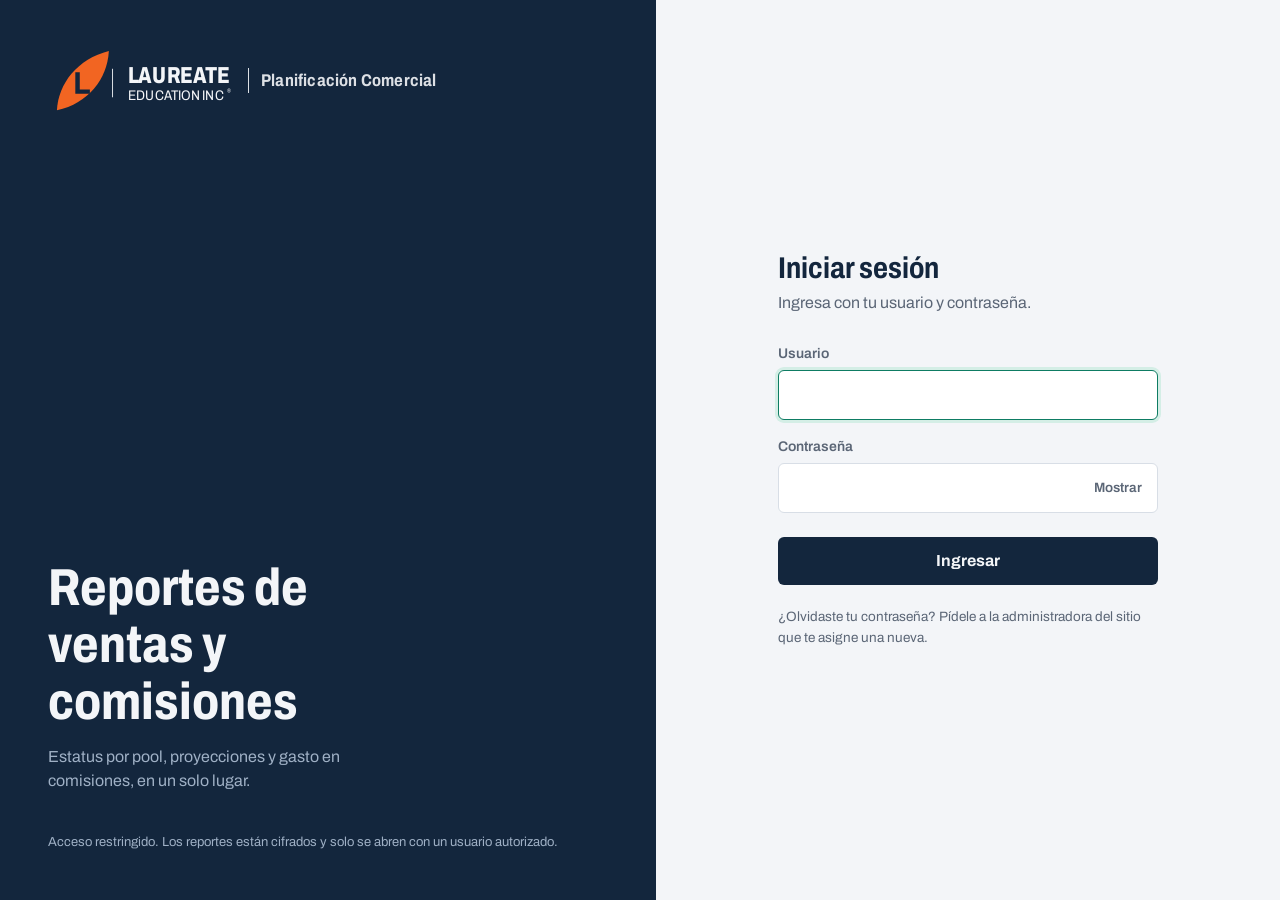
==== web/sitio/index.html @ 257400d3 "Agregar sitio con inicio de sesión y panel de reportes Login cifrado (PBKDF2 + AES-GCM) para Planifi" ====
<!DOCTYPE html>
<html lang="es">
<head>
<meta charset="utf-8">
<meta name="viewport" content="width=device-width, initial-scale=1">
<meta name="robots" content="noindex, nofollow">
<title>Planificación Comercial · Iniciar sesión</title>
<link rel="stylesheet" href="https://fonts.googleapis.com/css2?family=Archivo:wdth,wght@62..125,400..800&display=swap">
<link rel="stylesheet" href="app.css">
</head>
<body>
<div class="login">
  <aside class="side">
    <div class="brand"><span class="logo"></span><span class="team">Planificación Comercial</span></div>
    <h1>Reportes de ventas y comisiones</h1>
    <p>Estatus por pool, proyecciones y gasto en comisiones, en un solo lugar.</p>
    <small>Acceso restringido. Los reportes están cifrados y solo se abren con un usuario autorizado.</small>
  </aside>
  <main>
    <form class="card" id="f" autocomplete="on" novalidate>
      <h2>Iniciar sesión</h2>
      <p class="sub">Ingresa con tu usuario y contraseña.</p>
      <div class="err" id="err" role="alert"></div>
      <label class="field">Usuario
        <input id="u" name="username" autocomplete="username" autocapitalize="none" spellcheck="false" required autofocus>
      </label>
      <label class="field">Contraseña
        <span class="pw">
          <input id="p" name="password" type="password" autocomplete="current-password" required>
          <button type="button" id="ver" aria-label="Mostrar contraseña">Mostrar</button>
        </span>
      </label>
      <button class="btn" id="go" type="submit">Ingresar</button>
      <p class="note">¿Olvidaste tu contraseña? Pídele a la administradora del sitio que te asigne una nueva.</p>
    </form>
  </main>
</div>
<script src="app.js"></script>
<script>
if (sesion.get()) location.replace("panel.html");
const $ = id => document.getElementById(id);
$("ver").onclick = () => {
  const show = $("p").type === "password";
  $("p").type = show ? "text" : "password";
  $("ver").textContent = show ? "Ocultar" : "Mostrar";
  $("ver").setAttribute("aria-label", show ? "Ocultar contraseña" : "Mostrar contraseña");
};
const error = msg => { $("err").textContent = msg; $("err").classList.toggle("show", !!msg); };
$("f").onsubmit = async e => {
  e.preventDefault();
  const u = $("u").value, p = $("p").value;
  if (!u.trim() || !p) return error("Escribe tu usuario y contraseña.");
  error(""); $("go").disabled = true; $("go").textContent = "Verificando…";
  try {
    const r = await login(u, p);
    if (!r) { error("Usuario o contraseña incorrectos."); $("p").select(); return; }
    sesion.set(r.k, r.nombre);
    location.replace("panel.html");
  } catch (err) {
    error(window.crypto?.subtle ? "No se pudo conectar. Intenta de nuevo." : "Abre el sitio con https para poder ingresar.");
  } finally { $("go").disabled = false; $("go").textContent = "Ingresar"; }
};
</script>
</body>
</html>
---- web/sitio/app.css ----
:root{
  --bg:#F3F5F8; --paper:#FFFFFF; --ink:#13263D; --text:#1D2733; --muted:#5B6676; --rule:#D8DEE6; --track:#E5EAF0;
  --ok:#0E7C63; --ok-soft:#D4EEE6; --warn:#B47A0C; --warn-soft:#FBEFD6; --bad:#AE3D2D; --bad-soft:#F6DEDA;
  --head:#13263D; --head-text:#F3F5F8; --head-muted:#9FB0C5;
}
@media (prefers-color-scheme: dark){
  :root:not([data-theme="light"]){
    --bg:#0E1622; --paper:#152131; --ink:#E8EDF3; --text:#D9E0E8; --muted:#95A2B3; --rule:#2A3A4F; --track:#223247;
    --ok:#3FBF98; --ok-soft:#173A31; --warn:#E3B04F; --warn-soft:#3A2F17; --bad:#E07A68; --bad-soft:#3D221E;
    --head:#0A111B; --head-text:#E8EDF3;
  }
}
:root[data-theme="dark"]{
  --bg:#0E1622; --paper:#152131; --ink:#E8EDF3; --text:#D9E0E8; --muted:#95A2B3; --rule:#2A3A4F; --track:#223247;
  --ok:#3FBF98; --ok-soft:#173A31; --warn:#E3B04F; --warn-soft:#3A2F17; --bad:#E07A68; --bad-soft:#3D221E;
  --head:#0A111B; --head-text:#E8EDF3;
}
*,*::before,*::after{box-sizing:border-box}
html,body{margin:0}
body{background:var(--bg); color:var(--text); font-family:'Archivo','Helvetica Neue',Arial,sans-serif; font-size:16px; line-height:1.5}
h1,h2,h3{color:var(--ink); font-stretch:82%; margin:0; line-height:1.1}
p{margin:0}
a{color:inherit}
button,input{font:inherit}
:focus-visible{outline:2px solid var(--ok); outline-offset:2px}
.brand{display:flex; align-items:center; gap:10px; font-weight:700; font-stretch:85%; letter-spacing:.2px}
.brand .logo{display:block; width:128px; flex:none; line-height:0}
.brand .logo svg{width:100%; height:auto; display:block}
.brand .team{padding-left:12px; border-left:1px solid currentColor; opacity:.9; font-size:15px; white-space:nowrap}
.login .side .brand .logo{width:190px}
.login .side .brand .team{font-size:17px}

/* inicio de sesión */
.login{min-height:100vh; min-height:100dvh; display:grid; grid-template-columns:1.05fr 1fr}
.login .side{background:var(--head); color:var(--head-text); padding:48px; display:flex; flex-direction:column; justify-content:space-between}
.login .side h1{color:var(--head-text); font-size:clamp(34px,4.4vw,52px); font-weight:750; max-width:13ch; margin-top:auto}
.login .side p{color:var(--head-muted); max-width:40ch; margin-top:14px}
.login .side small{color:var(--head-muted); margin-top:40px; font-size:13px}
.login main{display:grid; place-items:center; padding:40px 16px}
.card{width:100%; max-width:380px}
.card h2{font-size:30px; font-weight:700}
.card .sub{color:var(--muted); margin:6px 0 28px}
.field{display:flex; flex-direction:column; gap:6px; margin-bottom:16px; font-size:14px; color:var(--muted); font-weight:600}
.field input{font-size:16px; color:var(--text); background:var(--paper); border:1px solid var(--rule); border-radius:6px; padding:12px 14px; width:100%}
.field input:focus{border-color:var(--ok); outline:none; box-shadow:0 0 0 3px var(--ok-soft)}
.pw{position:relative}
.pw input{padding-right:84px}
.pw button{position:absolute; right:6px; top:50%; transform:translateY(-50%); background:none; border:none; color:var(--muted); font-size:13.5px; font-weight:600; padding:6px 10px; cursor:pointer; border-radius:4px}
.pw button:hover{color:var(--ink); background:var(--track)}
.btn{display:inline-flex; align-items:center; justify-content:center; gap:8px; background:var(--ink); color:var(--bg); border:none; border-radius:6px; padding:12px 18px; font-weight:700; cursor:pointer; text-decoration:none}
.btn:hover{opacity:.9}
.btn[disabled]{opacity:.6; cursor:progress}
.card .btn{width:100%; margin-top:8px; font-size:16px}
.err{display:none; background:var(--bad-soft); color:var(--bad); border-radius:6px; padding:10px 14px; font-size:14.5px; margin-bottom:16px}
.err.show{display:block}
.note{color:var(--muted); font-size:13.5px; margin-top:22px}

/* barra superior */
.top{background:var(--head); color:var(--head-text)}
.top .in{max-width:1080px; margin:0 auto; padding:14px 24px; display:flex; align-items:center; gap:16px}
.top .who{margin-left:auto; color:var(--head-muted); font-size:14.5px; white-space:nowrap; overflow:hidden; text-overflow:ellipsis}
.ghost{background:none; border:1px solid #2D4360; color:var(--head-text); border-radius:6px; padding:7px 12px; font-size:14px; font-weight:600; cursor:pointer; text-decoration:none; white-space:nowrap}
.ghost:hover{background:#1E3550}

/* panel */
.wrap{max-width:1080px; margin:0 auto; padding:40px 24px 64px}
.hello{color:var(--muted)}
.wrap h1{font-size:clamp(32px,4vw,44px); font-weight:750; margin-top:4px}
.stats{display:flex; gap:32px; margin:24px 0 32px; padding:18px 0; border-top:1px solid var(--rule); border-bottom:1px solid var(--rule); flex-wrap:wrap}
.stats div{display:flex; flex-direction:column}
.stats b{font-size:28px; font-weight:750; font-stretch:80%; color:var(--ink); line-height:1.1}
.stats span{color:var(--muted); font-size:14px}
.grid{display:grid; grid-template-columns:repeat(auto-fill,minmax(300px,1fr)); gap:20px}
.rep{background:var(--paper); border:1px solid var(--rule); border-radius:8px; padding:22px; display:flex; flex-direction:column; gap:10px; text-decoration:none; transition:border-color .15s, transform .15s}
.rep:hover{border-color:var(--ink); transform:translateY(-2px)}
.rep .meta{display:flex; gap:8px; align-items:center; flex-wrap:wrap}
.tag{display:inline-block; font-size:12.5px; font-weight:600; padding:2px 8px; border-radius:3px; background:var(--track); color:var(--muted)}
.tag.warn{background:var(--warn-soft); color:var(--warn)}
.tag.ok{background:var(--ok-soft); color:var(--ok)}
.rep h3{font-size:22px; font-weight:700}
.rep p{color:var(--muted); font-size:15px; flex:1}
.rep .foot{display:flex; justify-content:space-between; align-items:center; border-top:1px solid var(--rule); padding-top:12px; margin-top:6px; font-size:14px; color:var(--muted)}
.rep .foot strong{color:var(--ink)}
.empty{background:var(--paper); border:1px dashed var(--rule); border-radius:8px; padding:40px; text-align:center; color:var(--muted)}

/* visor */
.viewer{height:100vh; height:100dvh; display:flex; flex-direction:column}
.viewer .top .title{font-weight:600; white-space:nowrap; overflow:hidden; text-overflow:ellipsis; min-width:0}
.viewer .top .in{max-width:none}
.viewer iframe{flex:1; border:0; width:100%; background:var(--bg)}
.loading{flex:1; display:grid; place-items:center; color:var(--muted)}

@media (max-width:760px){
  .login{grid-template-columns:1fr}
  .login .side{padding:28px 16px 32px}
  .login .side h1{margin-top:28px; font-size:32px}
  .login .side small{display:none}
  .top .in,.wrap{padding-left:16px; padding-right:16px}
  .top .who{display:none}
  .top .brand .team{display:none}
  .login .side .brand .logo{width:150px}
  .stats{gap:24px}
}
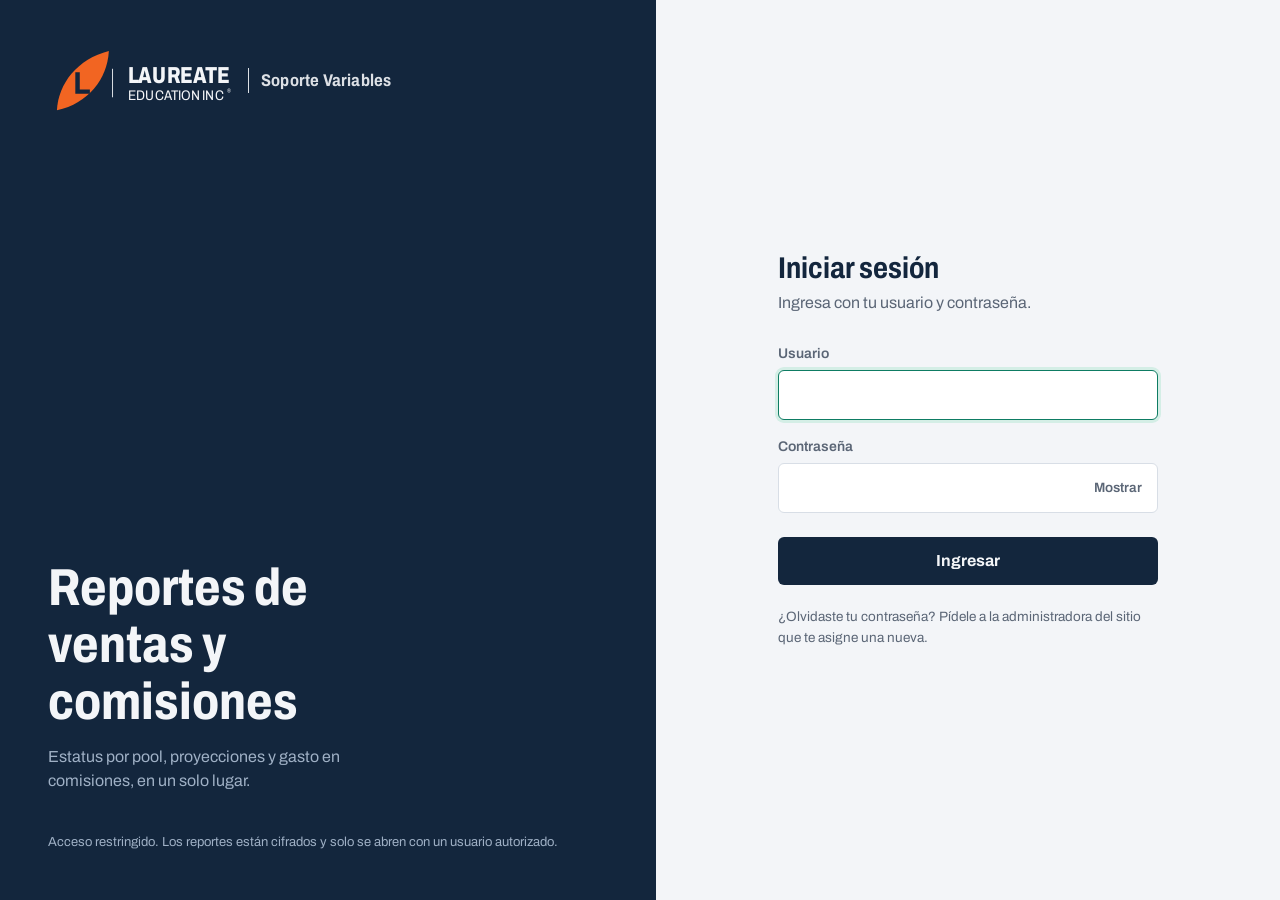
==== commit 9aa7532a: "Renombrar equipo a Soporte Variables y anotar recordatorios del sitio Co-Authored-By: Claude Opus 5." ====
--- a/web/sitio/index.html
+++ b/web/sitio/index.html
@@ -4,14 +4,14 @@
 <meta charset="utf-8">
 <meta name="viewport" content="width=device-width, initial-scale=1">
 <meta name="robots" content="noindex, nofollow">
-<title>Planificación Comercial · Iniciar sesión</title>
+<title>Soporte Variables · Iniciar sesión</title>
 <link rel="stylesheet" href="https://fonts.googleapis.com/css2?family=Archivo:wdth,wght@62..125,400..800&display=swap">
 <link rel="stylesheet" href="app.css">
 </head>
 <body>
 <div class="login">
   <aside class="side">
-    <div class="brand"><span class="logo"></span><span class="team">Planificación Comercial</span></div>
+    <div class="brand"><span class="logo"></span><span class="team">Soporte Variables</span></div>
     <h1>Reportes de ventas y comisiones</h1>
     <p>Estatus por pool, proyecciones y gasto en comisiones, en un solo lugar.</p>
     <small>Acceso restringido. Los reportes están cifrados y solo se abren con un usuario autorizado.</small>
